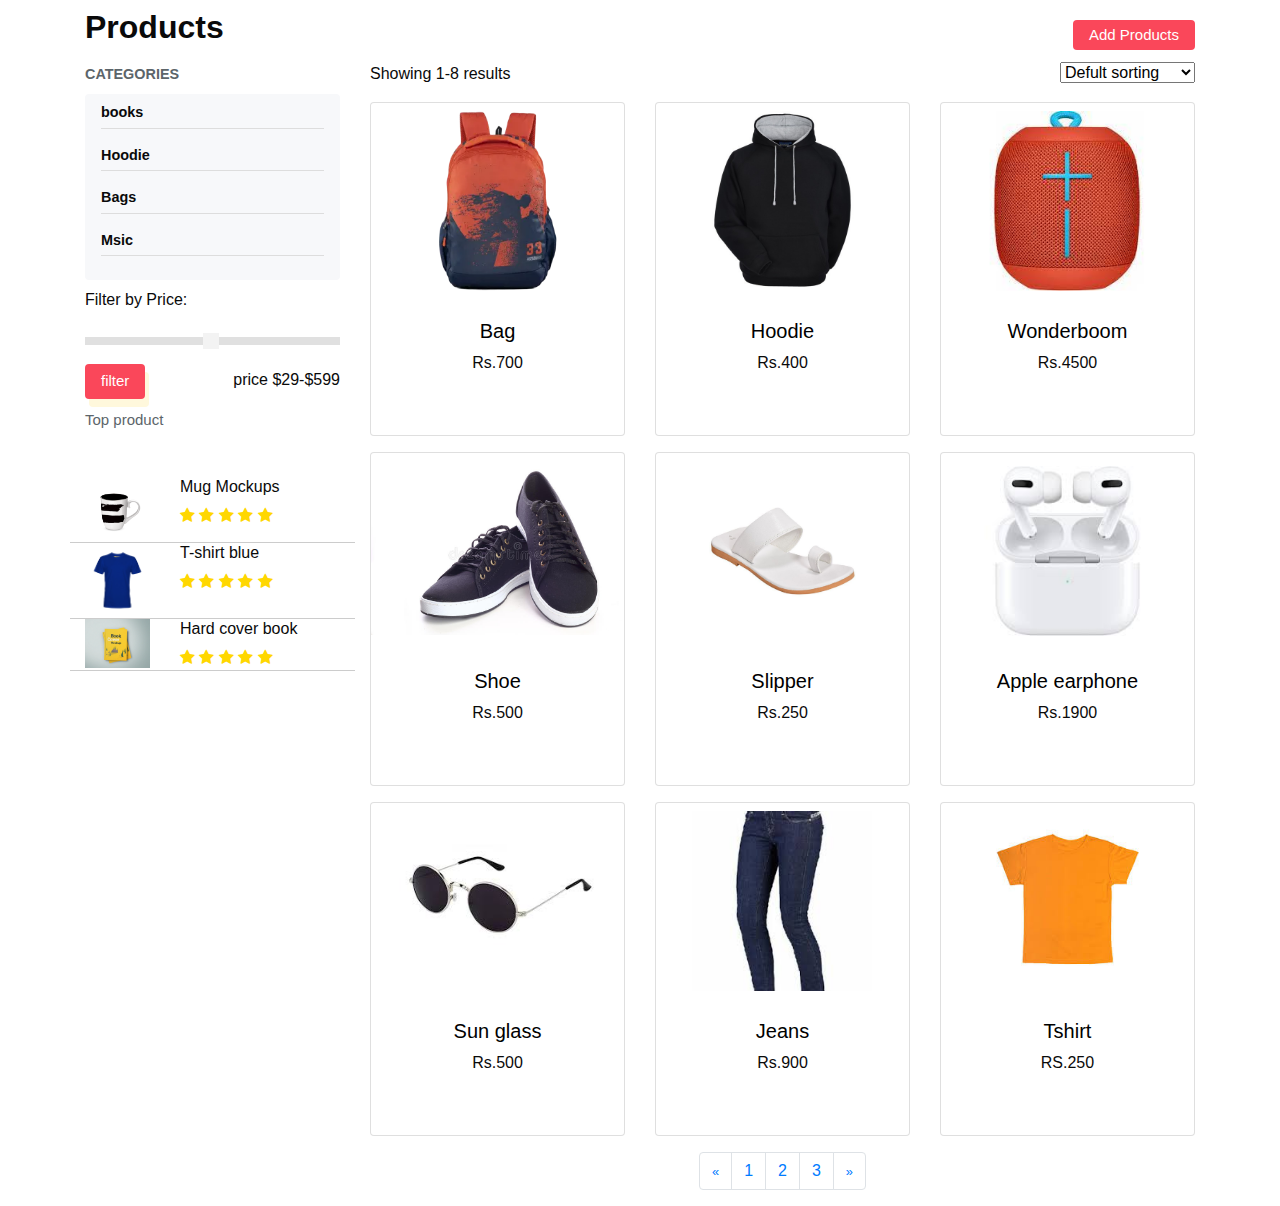
==== html-ecart/index.html @ d8e2c8ea "folder name changed" ====
<!DOCTYPE html>
<html lang="en">

<head>
    <title>Bootstrap 4 Website Example</title>
    <meta charset="utf-8">
    <meta name="viewport" content="width=device-width, initial-scale=1">
    <link rel="stylesheet" href="https://maxcdn.bootstrapcdn.com/bootstrap/4.5.2/css/bootstrap.min.css">
    <link rel="stylesheet" href="style.css">
    <link rel="stylesheet" href="https://cdnjs.cloudflare.com/ajax/libs/font-awesome/4.7.0/css/font-awesome.min.css">
    <script src="https://ajax.googleapis.com/ajax/libs/jquery/3.5.1/jquery.min.js"></script>
    <script src="https://cdnjs.cloudflare.com/ajax/libs/popper.js/1.16.0/umd/popper.min.js"></script>
    <script src="https://maxcdn.bootstrapcdn.com/bootstrap/4.5.2/js/bootstrap.min.js"></script>


</head>

<body>
    <!-- section header 1st start.... -->
    <div class="container">
        <div class="row">
            <div class="col-12">
                <div class="section-head">
                    <h2>Products <button data-toggle="modal" data-target="#myModal">Add Products</button></h2>
                </div>
            </div>
        </div>
    </div>
    <!-- end header section -->

    <div class="container">
        <div class="row">
            <!-- Left Menu -->
            <div class="col-12 col-sm-3 col-md-3">
                <div class="left-menu">
                    <b>Categories</b>
                    <div class="menu-list">
                        <p>books</p>
                        <p>Hoodie</p>
                        <p>Bags</p>
                        <p>Msic</p>
                    </div>

                    <p>Filter by Price:</p>
                    <input type="range" min="1" max="100" value="50" class="slider" id="myRange">
                    <button>filter</button><span class="float-right py-3">price $29-$599</span>
                    <h3>Top product </h3>
                    <div class="left-menu-2 my-5">
                        <section class="row">
                            <div class="col-4">
                                <img src="./mug.png">
                            </div>
                            <div class="col-8">
                                <h6>Mug Mockups</h6>
                                <div class="rating">
                                    <i class="fa fa-star"></i>
                                    <i class="fa fa-star"></i>
                                    <i class="fa fa-star"></i>
                                    <i class="fa fa-star"></i>
                                    <i class="fa fa-star"></i>
                                </div>
                            </div>
                        </section>
                        <section class="row">
                            <div class="col-4">
                                <img src="./t-shirt.jpg">
                            </div>
                            <div class="col-8">
                                <h6>T-shirt blue</h6>
                                <div class="rating">
                                    <i class="fa fa-star"></i>
                                    <i class="fa fa-star"></i>
                                    <i class="fa fa-star"></i>
                                    <i class="fa fa-star"></i>
                                    <i class="fa fa-star"></i>
                                </div>
                            </div>
                        </section>
                        <section class="row">
                            <div class="col-4">
                                <img src="./hard cover book.webp">
                            </div>
                            <div class="col-8">
                                <h6>Hard cover book</h6>
                                <div class="rating">
                                    <i class="fa fa-star"></i>
                                    <i class="fa fa-star"></i>
                                    <i class="fa fa-star"></i>
                                    <i class="fa fa-star"></i>
                                    <i class="fa fa-star"></i>
                                </div>
                            </div>
                        </section>





                    </div>

                </div>


            </div>

            <!-- Right Section -->
            <div class="col-12 col-sm-9 col-md-9">
                <div class="product-list">
                    <p>Showing 1-8 results
                        <select>
                            <optgroup label="Swedish Cars">
                                <option value="volvo">Defult sorting</option>
                                <option value="saab">Saab</option>
                            </optgroup>
                            <optgroup label="German Cars">
                                <option value="mercedes">Mercedes</option>
                                <option value="audi">Audi</option>
                            </optgroup>
                        </select>
                    </p>
                    <div class="row">
                        <div class="col-12 col-sm-4">
                            <div class="card mb-3">
                                <img src="./8853128773662.webp" alt="Card image cap">
                                <div class="card-body text-center">
                                    <h5>Bag</h5>
                                    <p>Rs.700</p>
                                </div>
                                <br>
                            </div>
                        </div>


                        <div class="col-12 col-sm-4">
                            <div class="card mb-3">
                                <img src="hoddies-500x500.jpg" alt="Card image cap">
                                <div class="card-body text-center">
                                    <h5>Hoodie</h5>
                                    <p>Rs.400</p>
                                </div>
                                <br>
                            </div>
                        </div>

                        <div class="col-12 col-sm-4">
                            <div class="card mb-3">
                                <img src="./speaker.jpg" alt="Card image cap">
                                <div class="card-body text-center">
                                    <h5>Wonderboom</h5>
                                    <p>Rs.4500</p>
                                </div>
                                <br>
                            </div>
                        </div>

                        <div class="col-12 col-sm-4">
                            <div class="card mb-3">
                                <img src="./shoe.jpg" alt="Card image cap">
                                <div class="card-body text-center">
                                    <h5>Shoe</h5>
                                    <p>Rs.500</p>
                                </div>
                                <br>
                            </div>
                        </div>
                        <div class="col-12 col-sm-4">
                            <div class="card mb-3">
                                <img src="./slipper 2.jpeg" alt="Card image cap">
                                <div class="card-body text-center">
                                    <h5>Slipper</h5>
                                    <p>Rs.250</p>
                                </div>
                                <br>
                            </div>
                        </div>
                        <div class="col-12 col-sm-4">
                            <div class="card mb-3">
                                <img src="./airpod.jpg" alt="Card image cap">
                                <div class="card-body text-center">
                                    <h5>Apple earphone</h5>
                                    <p>Rs.1900</p>
                                </div>
                                <br>
                            </div>
                        </div>
                        <div class="col-12 col-sm-4">
                            <div class="card mb-3">
                                <img src="./glass.jpg" alt="Card image cap">
                                <div class="card-body text-center">
                                    <h5>Sun glass</h5>
                                    <p>Rs.500</p>
                                </div>
                                <br>
                            </div>
                        </div>
                        <div class="col-12 col-sm-4">
                            <div class="card mb-3">
                                <img src="./jean.jpg" alt="Card image cap">
                                <div class="card-body text-center">
                                    <h5>Jeans</h5>
                                    <p>Rs.900</p>
                                </div>
                                <br>
                            </div>
                        </div>
                        <div class="col-12 col-sm-4">
                            <div class="card mb-3">
                                <img src="./t shirt.jpg" alt="Card image cap">
                                <div class="card-body text-center">
                                    <h5>Tshirt</h5>
                                    <p>RS.250</p>
                                </div>
                                <br>
                            </div>
                        </div>
                    </div>
                    <ul class="pagination justify-content-center ">
                        <li class="page-item">
                            <a class="page-link" href="#" aria-label="Previous">
                                <span aria-hidden="true">&laquo;</span>
                                <span class="sr-only">Previous</span>
                            </a>
                        </li>
                        <li class="page-item"><a class="page-link" href="#">1</a></li>
                        <li class="page-item"><a class="page-link" href="#">2</a></li>
                        <li class="page-item"><a class="page-link" href="#">3</a></li>
                        <li class="page-item">
                            <a class="page-link" href="#" aria-label="Next">
                                <span aria-hidden="true">&raquo;</span>
                                <span class="sr-only">Next</span>
                            </a>
                        </li>
                    </ul>


                </div>
            </div>




        </div>
    </div>
    </div>
    </div>
    </div>
    <!-- The Modal -->
    <div class="modal" id="myModal">

        <div class="modal-dialog">
            <div class="modal-content">

                <!-- Modal Header -->
                <div class="modal-header">
                    <h4 class="modal-title px-10">Add product</h4>
                    <button type="button" class="close" data-dismiss="modal">&times;</button>
                </div>
                <div class="m-5">

                    <div class="form-group">
                        <label for="exampleInputEmail1">Product category</label>
                        <input type="email" class="form-control" id="exampleInputEmail1" aria-describedby="emailHelp"
                            placeholder="select">
                    </div>
                    <div class="form-group">
                        <label for="exampleInputEmail1">Product title</label>
                        <input type="email" class="form-control" id="exampleInputEmail1" aria-describedby="emailHelp"
                            placeholder=" enter product title">
                    </div>
                    <div class="form-group">
                        <label for="exampleInputEmail1">Price</label>
                        <input type="email" class="form-control" id="exampleInputEmail1" aria-describedby="emailHelp"
                            placeholder="Enter prize ">
                        <h6 class="top-product px-4">top product</h6>
                        <h6>uplode product img</h6>
                        <button class="btn btn-outline-danger btn-sm">Upload</button>
                    </div>

                </div>

                <!-- Modal footer -->
                <div class="modal-footer">
                    <button type="button" class="btn btn-light" data-dismiss="modal">OK</button>
                    <button type="button" class="btn btn-danger" data-dismiss="modal">Cancel</button>
                </div>

            </div>



        </div>
    </div>
    </div>

</body>

</html>
---- html-ecart/style.css ----
body {
  color: #0a0a0a;
}
.section-head h2 {
  padding: 0px;
  margin: 8px 0px;
  font-weight: 600;
  color: #0a0a0a;
}
.section-head button {
  background-color: #fa475a;
  border: 0px;
  margin: 12px 0px;
  padding: 6px 16px;
  border-radius: 4px;
  color: #fff;
  font-size: 15px;
  float: right;
}

.left-menu {
  color: #0a0a0a;
}
.left-menu button {
  background-color: #fa475a;
  border: 0px;
  margin: 12px 0px;
  padding: 6px 16px;
  border-radius: 4px;
  color: #fff;
  font-size: 15px;
  box-shadow: 4px 8px cornsilk;
}
.left-menu h3 {
  font-size: 15px;
  color: #5c656a;
}

.left-menu b {
  color: #5c656a;
  font-weight: 600;
  font-size: 0.9em;
  text-transform: uppercase;
}

.left-menu-2 img {
  width: 100%;
  object-fit: contain;
}
.left-menu-2 h6 {
  font-weight: 300;
}

.left-menu-2 section {
  border-bottom: 1px solid #ccc;
}

.menu-list {
  margin: 8px 0px;
  background: #f7f8fa;
  border-radius: 4px;
  padding: 8px 16px;
}

.menu-list p {
  font-weight: 600;
  font-size: 0.9em;
  border-bottom: 1px solid #ddd;
  padding-bottom: 4px;
}

.product-list img {
  height: 180px;
  margin: 8px 0px;
  width: 100%;
  object-fit: contain;
}

.product-list span {
  font-size: 0.8em;
}

.product-list select {
  float: right;
}

.card-body h5 {
  color: #000;
}

.slidecontainer {
  width: 100%;
}

.slider {
  -webkit-appearance: none;
  width: 100%;
  height: 8px;
  background: #d3d3d3;
  outline: none;
  opacity: 0.7;
  -webkit-transition: 0.2s;
  transition: opacity 0.2s;
}

.slider:hover {
  opacity: 1;
}

.slider::-webkit-slider-thumb {
  -webkit-appearance: none;
  appearance: none;
  width: 16px;
  height: 16px;
  background: #eee;
  cursor: pointer;
}

.slider::-moz-range-thumb {
  width: 16px;
  height: 16px;
  background: #eee;
  cursor: pointer;
}

.rating i {
  color: gold;
}
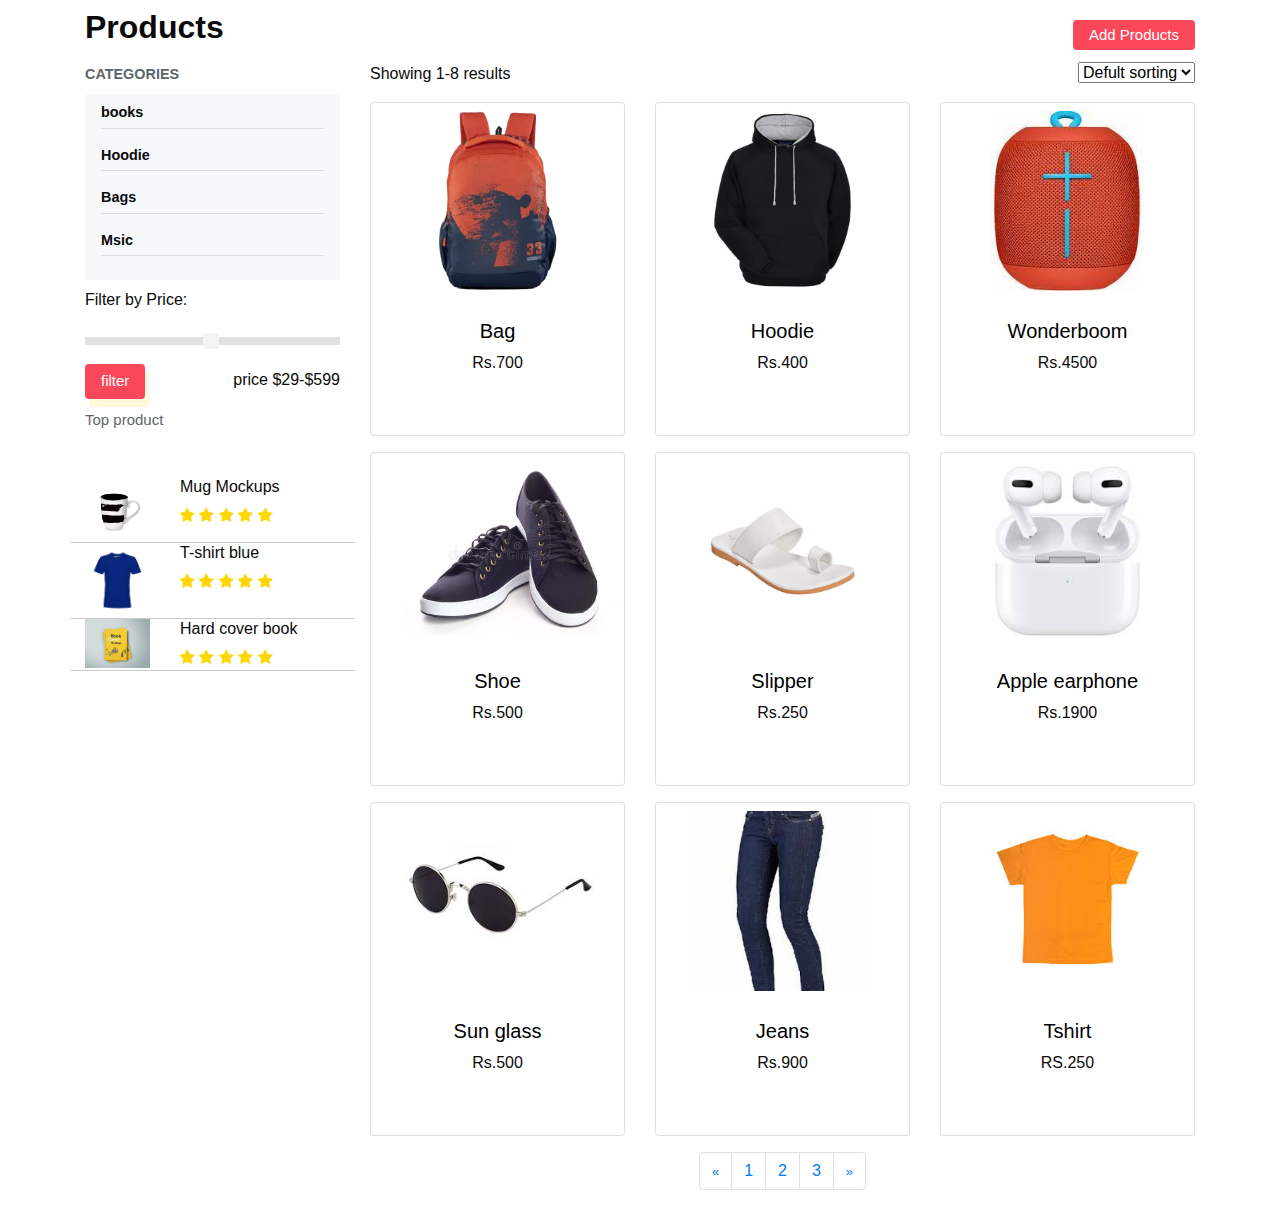
==== commit 4368f5fe: "dropdown values changes" ====
--- a/html-ecart/index.html
+++ b/html-ecart/index.html
@@ -108,14 +108,9 @@
                 <div class="product-list">
                     <p>Showing 1-8 results
                         <select>
-                            <optgroup label="Swedish Cars">
-                                <option value="volvo">Defult sorting</option>
-                                <option value="saab">Saab</option>
-                            </optgroup>
-                            <optgroup label="German Cars">
-                                <option value="mercedes">Mercedes</option>
-                                <option value="audi">Audi</option>
-                            </optgroup>
+                            <option value="volvo">Defult sorting</option>
+                            <option value="saab">Low to high</option>
+                            <option value="mercedes">High to low</option>
                         </select>
                     </p>
                     <div class="row">
@@ -251,38 +246,54 @@
             <div class="modal-content">
 
                 <!-- Modal Header -->
-                <div class="modal-header">
-                    <h4 class="modal-title px-10">Add product</h4>
-                    <button type="button" class="close" data-dismiss="modal">&times;</button>
-                </div>
-                <div class="m-5">
+
+                <div class="mx-5 mt-5 mb-3">
+
+                    <h3 class="text-center">
+                        Add Product
+                    </h3>
+
+                    <button class="popup-close-btn" data-dismiss="modal">
+                        X
+                    </button>
 
                     <div class="form-group">
                         <label for="exampleInputEmail1">Product category</label>
-                        <input type="email" class="form-control" id="exampleInputEmail1" aria-describedby="emailHelp"
-                            placeholder="select">
+                        <div class="dropdown">
+                            <button class="btn btn-light dropdown-toggle w-100 text-left" type="button"
+                                id="dropdownMenuButton" data-toggle="dropdown" aria-haspopup="true"
+                                aria-expanded="false">
+                                select
+                            </button>
+                            <div class="dropdown-menu" aria-labelledby="dropdownMenuButton">
+                                <a class="dropdown-item" href="#">Action</a>
+                                <a class="dropdown-item" href="#">Another action</a>
+                                <a class="dropdown-item" href="#">Something else here</a>
+                            </div>
+                        </div>
                     </div>
                     <div class="form-group">
                         <label for="exampleInputEmail1">Product title</label>
-                        <input type="email" class="form-control" id="exampleInputEmail1" aria-describedby="emailHelp"
-                            placeholder=" enter product title">
+                        <input type="email" class="form-control btn-light" id="exampleInputEmail1"
+                            aria-describedby="emailHelp" placeholder=" enter product title">
                     </div>
                     <div class="form-group">
                         <label for="exampleInputEmail1">Price</label>
-                        <input type="email" class="form-control" id="exampleInputEmail1" aria-describedby="emailHelp"
-                            placeholder="Enter prize ">
+                        <input type="email" class="form-control btn-light" id="exampleInputEmail1"
+                            aria-describedby="emailHelp" placeholder="Enter prize ">
+                        <br>
                         <h6 class="top-product px-4">top product</h6>
-                        <h6>uplode product img</h6>
+
+                        <h6 class="my-3">uplode product img</h6>
                         <button class="btn btn-outline-danger btn-sm">Upload</button>
                     </div>
-
+                    <hr>
+                    <div class="text-center">
+                        <button type="button" class="btn btn-light mx-4" data-dismiss="modal">OK</button>
+                        <button type="button" class="btn btn-danger mx-4" data-dismiss="modal">Cancel</button>
+                    </div>
                 </div>
 
-                <!-- Modal footer -->
-                <div class="modal-footer">
-                    <button type="button" class="btn btn-light" data-dismiss="modal">OK</button>
-                    <button type="button" class="btn btn-danger" data-dismiss="modal">Cancel</button>
-                </div>
 
             </div>
 
--- a/html-ecart/style.css
+++ b/html-ecart/style.css
@@ -126,3 +126,13 @@
 .rating i {
   color: gold;
 }
+
+.popup-close-btn {
+  color: #fff;
+  border: 0px;
+  background-color: #dc3545;
+  border-radius: 50%;
+  position: absolute;
+  top: -10px;
+  right: -10px;
+}
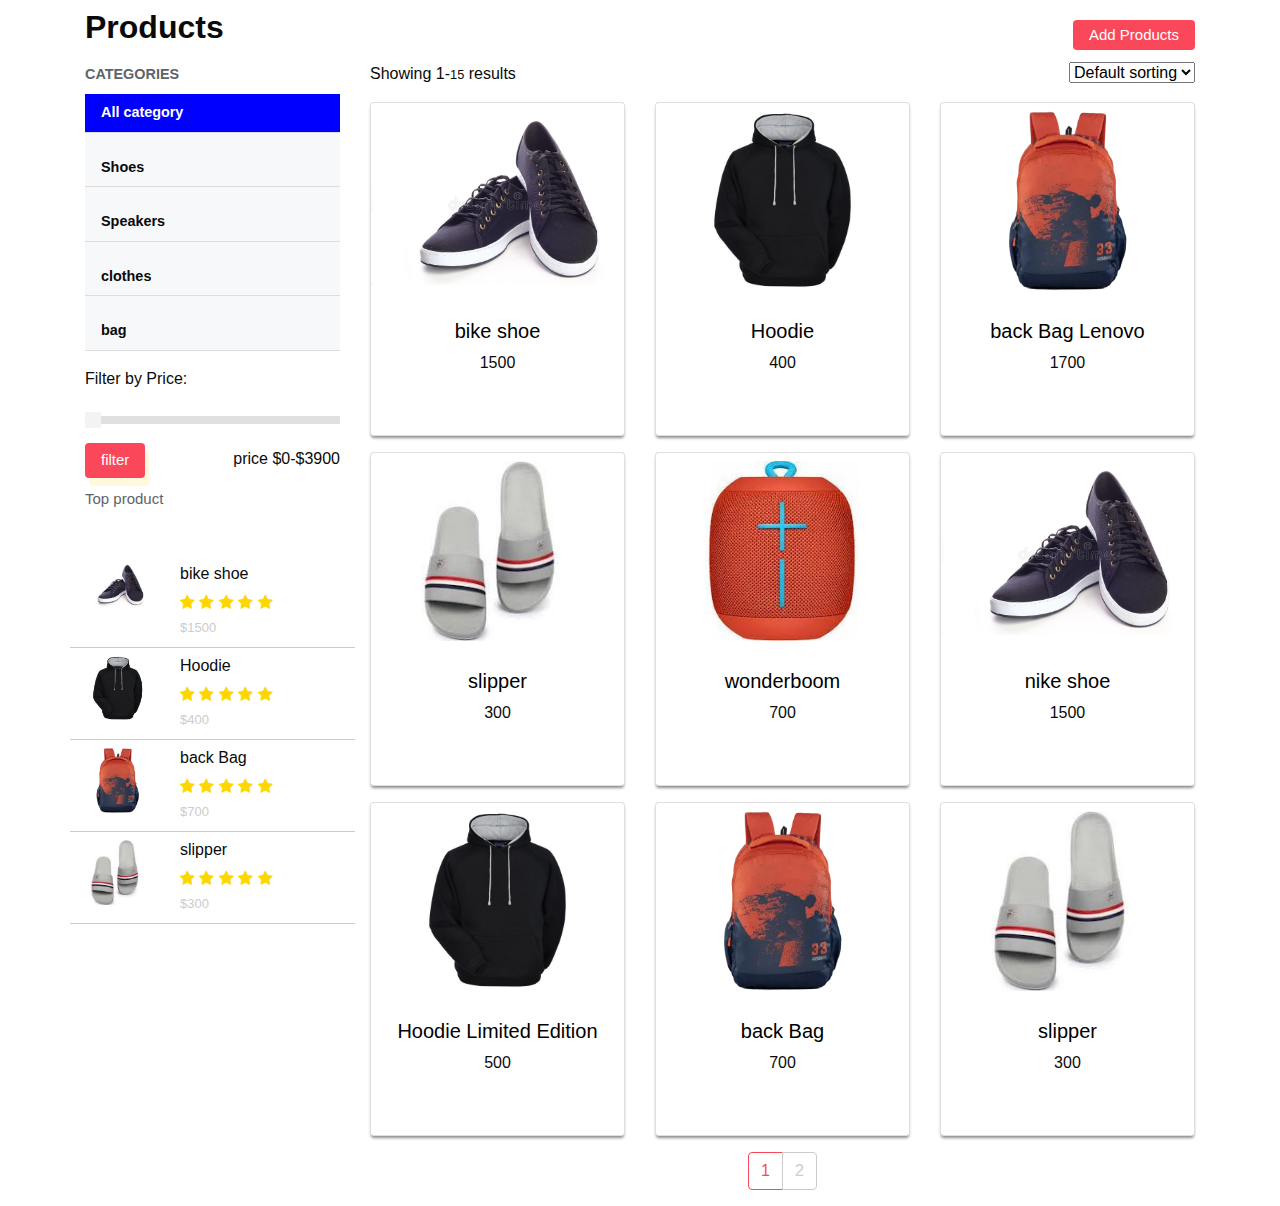
==== commit e074da36: "Filter and Ui Changes done" ====
--- a/html-ecart/index.html
+++ b/html-ecart/index.html
@@ -2,7 +2,7 @@
 <html lang="en">
 
 <head>
-    <title>Bootstrap 4 Website Example</title>
+    <title>E-Cart</title>
     <meta charset="utf-8">
     <meta name="viewport" content="width=device-width, initial-scale=1">
     <link rel="stylesheet" href="https://maxcdn.bootstrapcdn.com/bootstrap/4.5.2/css/bootstrap.min.css">
@@ -11,8 +11,6 @@
     <script src="https://ajax.googleapis.com/ajax/libs/jquery/3.5.1/jquery.min.js"></script>
     <script src="https://cdnjs.cloudflare.com/ajax/libs/popper.js/1.16.0/umd/popper.min.js"></script>
     <script src="https://maxcdn.bootstrapcdn.com/bootstrap/4.5.2/js/bootstrap.min.js"></script>
-
-
 </head>
 
 <body>
@@ -21,7 +19,12 @@
         <div class="row">
             <div class="col-12">
                 <div class="section-head">
-                    <h2>Products <button data-toggle="modal" data-target="#myModal">Add Products</button></h2>
+                    <h2>Products <button data-toggle="modal" data-target="#myModal">Add
+                            Products</button></h2>
+
+                    <button data-toggle="modal" id="editModelViewBtn" class="d-none" data-target="#editModal">Add
+                        Products</button>
+
                 </div>
             </div>
         </div>
@@ -34,68 +37,15 @@
             <div class="col-12 col-sm-3 col-md-3">
                 <div class="left-menu">
                     <b>Categories</b>
-                    <div class="menu-list">
-                        <p>books</p>
-                        <p>Hoodie</p>
-                        <p>Bags</p>
-                        <p>Msic</p>
+                    <div class="menu-list" id="category-list">
+
                     </div>
 
                     <p>Filter by Price:</p>
-                    <input type="range" min="1" max="100" value="50" class="slider" id="myRange">
-                    <button>filter</button><span class="float-right py-3">price $29-$599</span>
+                    <input type="range" min="1" step="10" onchange="changePrice()"  class="slider" id="priceRange">
+                    <button>filter</button><span class="float-right py-3">price $0-$<span id="priceMax"></span></span>
                     <h3>Top product </h3>
-                    <div class="left-menu-2 my-5">
-                        <section class="row">
-                            <div class="col-4">
-                                <img src="./mug.png">
-                            </div>
-                            <div class="col-8">
-                                <h6>Mug Mockups</h6>
-                                <div class="rating">
-                                    <i class="fa fa-star"></i>
-                                    <i class="fa fa-star"></i>
-                                    <i class="fa fa-star"></i>
-                                    <i class="fa fa-star"></i>
-                                    <i class="fa fa-star"></i>
-                                </div>
-                            </div>
-                        </section>
-                        <section class="row">
-                            <div class="col-4">
-                                <img src="./t-shirt.jpg">
-                            </div>
-                            <div class="col-8">
-                                <h6>T-shirt blue</h6>
-                                <div class="rating">
-                                    <i class="fa fa-star"></i>
-                                    <i class="fa fa-star"></i>
-                                    <i class="fa fa-star"></i>
-                                    <i class="fa fa-star"></i>
-                                    <i class="fa fa-star"></i>
-                                </div>
-                            </div>
-                        </section>
-                        <section class="row">
-                            <div class="col-4">
-                                <img src="./hard cover book.webp">
-                            </div>
-                            <div class="col-8">
-                                <h6>Hard cover book</h6>
-                                <div class="rating">
-                                    <i class="fa fa-star"></i>
-                                    <i class="fa fa-star"></i>
-                                    <i class="fa fa-star"></i>
-                                    <i class="fa fa-star"></i>
-                                    <i class="fa fa-star"></i>
-                                </div>
-                            </div>
-                        </section>
-
-
-
-
-
+                    <div class="left-menu-2 my-5" id="top-products">
                     </div>
 
                 </div>
@@ -106,133 +56,35 @@
             <!-- Right Section -->
             <div class="col-12 col-sm-9 col-md-9">
                 <div class="product-list">
-                    <p>Showing 1-8 results
-                        <select>
-                            <option value="volvo">Defult sorting</option>
-                            <option value="saab">Low to high</option>
-                            <option value="mercedes">High to low</option>
+                    <p>Showing 1-<span id="product-total"> </span> results
+                        <select id="sortingRange" onchange="sortProduct()">
+                            <option value="default">Default sorting</option>
+                            <option value="low">Low to high</option>
+                            <option value="high">High to low</option>
                         </select>
                     </p>
-                    <div class="row">
-                        <div class="col-12 col-sm-4">
-                            <div class="card mb-3">
-                                <img src="./8853128773662.webp" alt="Card image cap">
-                                <div class="card-body text-center">
-                                    <h5>Bag</h5>
-                                    <p>Rs.700</p>
-                                </div>
-                                <br>
-                            </div>
-                        </div>
-
-
-                        <div class="col-12 col-sm-4">
-                            <div class="card mb-3">
-                                <img src="hoddies-500x500.jpg" alt="Card image cap">
-                                <div class="card-body text-center">
-                                    <h5>Hoodie</h5>
-                                    <p>Rs.400</p>
-                                </div>
-                                <br>
-                            </div>
-                        </div>
-
-                        <div class="col-12 col-sm-4">
-                            <div class="card mb-3">
-                                <img src="./speaker.jpg" alt="Card image cap">
-                                <div class="card-body text-center">
-                                    <h5>Wonderboom</h5>
-                                    <p>Rs.4500</p>
-                                </div>
-                                <br>
-                            </div>
-                        </div>
-
-                        <div class="col-12 col-sm-4">
-                            <div class="card mb-3">
-                                <img src="./shoe.jpg" alt="Card image cap">
-                                <div class="card-body text-center">
-                                    <h5>Shoe</h5>
-                                    <p>Rs.500</p>
-                                </div>
-                                <br>
-                            </div>
-                        </div>
-                        <div class="col-12 col-sm-4">
-                            <div class="card mb-3">
-                                <img src="./slipper 2.jpeg" alt="Card image cap">
-                                <div class="card-body text-center">
-                                    <h5>Slipper</h5>
-                                    <p>Rs.250</p>
-                                </div>
-                                <br>
-                            </div>
-                        </div>
-                        <div class="col-12 col-sm-4">
-                            <div class="card mb-3">
-                                <img src="./airpod.jpg" alt="Card image cap">
-                                <div class="card-body text-center">
-                                    <h5>Apple earphone</h5>
-                                    <p>Rs.1900</p>
-                                </div>
-                                <br>
-                            </div>
-                        </div>
-                        <div class="col-12 col-sm-4">
-                            <div class="card mb-3">
-                                <img src="./glass.jpg" alt="Card image cap">
-                                <div class="card-body text-center">
-                                    <h5>Sun glass</h5>
-                                    <p>Rs.500</p>
-                                </div>
-                                <br>
-                            </div>
-                        </div>
-                        <div class="col-12 col-sm-4">
-                            <div class="card mb-3">
-                                <img src="./jean.jpg" alt="Card image cap">
-                                <div class="card-body text-center">
-                                    <h5>Jeans</h5>
-                                    <p>Rs.900</p>
-                                </div>
-                                <br>
-                            </div>
-                        </div>
-                        <div class="col-12 col-sm-4">
-                            <div class="card mb-3">
-                                <img src="./t shirt.jpg" alt="Card image cap">
-                                <div class="card-body text-center">
-                                    <h5>Tshirt</h5>
-                                    <p>RS.250</p>
-                                </div>
-                                <br>
-                            </div>
-                        </div>
-                    </div>
-                    <ul class="pagination justify-content-center ">
-                        <li class="page-item">
+                    <div id="product-item" class="row">
+                    </div>
+                    <ul class="pagination justify-content-center" id="pagination">
+                        <!-- <li class="page-item">
                             <a class="page-link" href="#" aria-label="Previous">
                                 <span aria-hidden="true">&laquo;</span>
                                 <span class="sr-only">Previous</span>
                             </a>
-                        </li>
-                        <li class="page-item"><a class="page-link" href="#">1</a></li>
-                        <li class="page-item"><a class="page-link" href="#">2</a></li>
-                        <li class="page-item"><a class="page-link" href="#">3</a></li>
-                        <li class="page-item">
+                        </li> -->
+
+
+                        <!-- <li class="page-item">
                             <a class="page-link" href="#" aria-label="Next">
                                 <span aria-hidden="true">&raquo;</span>
                                 <span class="sr-only">Next</span>
                             </a>
-                        </li>
+                        </li> -->
                     </ul>
 
 
                 </div>
             </div>
-
-
-
 
         </div>
     </div>
@@ -250,59 +102,127 @@
                 <div class="mx-5 mt-5 mb-3">
 
                     <h3 class="text-center">
-                        Add Product
-                    </h3>
+                        Add Product </h3>
 
                     <button class="popup-close-btn" data-dismiss="modal">
                         X
                     </button>
-
-                    <div class="form-group">
-                        <label for="exampleInputEmail1">Product category</label>
-                        <div class="dropdown">
-                            <button class="btn btn-light dropdown-toggle w-100 text-left" type="button"
-                                id="dropdownMenuButton" data-toggle="dropdown" aria-haspopup="true"
-                                aria-expanded="false">
-                                select
-                            </button>
-                            <div class="dropdown-menu" aria-labelledby="dropdownMenuButton">
-                                <a class="dropdown-item" href="#">Action</a>
-                                <a class="dropdown-item" href="#">Another action</a>
-                                <a class="dropdown-item" href="#">Something else here</a>
-                            </div>
+                    <div class="form-group">
+                        <label for="exampleFormControlSelect1">Product category</label>
+                        <select class="form-control" id="categoryListSelect">
+                        </select>
+                    </div>
+                    <div class="form-group">
+                        <label for="input-product-name">Product title</label>
+                        <input type="text" class="form-control btn-light" id="input-product-name"
+                            aria-describedby="emailHelp" placeholder="enter product title">
+                        <sub id="error-msg-title" class="text-danger"></sub>
+                    </div>
+                    <div class="form-group">
+                        <label for="exampleInputEmail1">Price</label>
+                        <input type="number" class="form-control btn-light" id="input-product-price"
+                            aria-describedby="emailHelp" placeholder="Enter price">
+                        <sub id="error-msg-price" class="text-danger"></sub>
+                        <br>
+                        <div class="form-check">
+                            <input class="form-check-input" type="checkbox" id="topProduct">
+                            <label class="form-check-label" for="flexCheckDefault">
+                                Top Product
+                            </label>
                         </div>
-                    </div>
-                    <div class="form-group">
-                        <label for="exampleInputEmail1">Product title</label>
-                        <input type="email" class="form-control btn-light" id="exampleInputEmail1"
-                            aria-describedby="emailHelp" placeholder=" enter product title">
-                    </div>
-                    <div class="form-group">
-                        <label for="exampleInputEmail1">Price</label>
-                        <input type="email" class="form-control btn-light" id="exampleInputEmail1"
-                            aria-describedby="emailHelp" placeholder="Enter prize ">
-                        <br>
-                        <h6 class="top-product px-4">top product</h6>
-
-                        <h6 class="my-3">uplode product img</h6>
-                        <button class="btn btn-outline-danger btn-sm">Upload</button>
-                    </div>
+                        <br>
+                        <label for="exampleInputEmail1">Upload product image</label><br>
+                        <input type="file" class="d-none" id="input-product-file" onchange="getFileName()"
+                            name="filename">
+                        <sub id="error-msg-file" class="text-danger"></sub>
+
+                        <p class="text-info" id="fileName"></p>
+                        <button class="btn btn-outline-danger btn-sm" onclick="uploadBtn()">Upload</button>
+                    </div>
+                    <p id="errormsg" class="text-center text-primary"></p>
                     <hr>
                     <div class="text-center">
-                        <button type="button" class="btn btn-light mx-4" data-dismiss="modal">OK</button>
-                        <button type="button" class="btn btn-danger mx-4" data-dismiss="modal">Cancel</button>
-                    </div>
-                </div>
-
-
-            </div>
-
-
-
-        </div>
-    </div>
-    </div>
-
+                        <button type="button" onclick="addProduct()" class="btn btn-light mx-4">OK</button>
+                        <button id="cancelBtn" type="button" class="btn btn-danger mx-4"
+                            data-dismiss="modal">Cancel</button>
+                    </div>
+
+                </div>
+            </div>
+
+
+
+        </div>
+    </div>
+
+    <!-- Edit Product -->
+
+    <div class="modal" id="editModal">
+
+        <div class="modal-dialog">
+            <div class="modal-content">
+
+                <!-- Modal Header -->
+
+                <div class="mx-5 mt-5 mb-3">
+
+                    <h3 class="text-center">
+                        Edit Product </h3>
+
+                    <button class="popup-close-btn" data-dismiss="modal">
+                        X
+                    </button>
+                    <div class="form-group">
+                        <label for="exampleFormControlSelectEdit">Product category</label>
+                        <select class="form-control" id="categoryListSelectEdit">
+                        </select>
+                    </div>
+                    <div class="form-group">
+                        <label for="input-product-name">Product title</label>
+                        <input type="text" class="form-control btn-light" id="edit-product-name"
+                            aria-describedby="emailHelp" placeholder="enter product title">
+                        <sub id="error-msg-title" class="text-danger"></sub>
+                    </div>
+                    <div class="form-group">
+                        <label for="exampleInputEmail1">Price</label>
+                        <input type="number" class="form-control btn-light" id="edit-product-price"
+                            aria-describedby="emailHelp" placeholder="Enter price ">
+                        <sub id="error-msg-price" class="text-danger"></sub>
+                        <br>
+                        <div class="form-check">
+                            <input class="form-check-input" type="checkbox" id="editTopProduct">
+                            <label class="form-check-label" for="flexCheckDefault">
+                                Top Product
+                            </label>
+                        </div>
+                        <br>
+                        <label for="exampleInputEmail1">Upload product image</label><br>
+                        <input type="file" class="d-none" id="edit-product-file" onchange="getEditFileName()"
+                            name="editFilename">
+                        <sub id="error-msg-file" class="text-danger"></sub>
+
+                        <p class="text-info" id="editFileName"></p>
+                        <button class="btn btn-outline-danger btn-sm"
+                            onclick="document.getElementById('edit-product-file').click()">Upload</button>
+                    </div>
+                    <p id="errormsg" class="text-center text-primary"></p>
+                    <hr>
+                    <div class="text-center">
+                        <button type="button" onclick="editProduct()" class="btn btn-light mx-4">OK</button>
+                        <button id="editCancelBtn" type="button" class="btn btn-danger mx-4"
+                            data-dismiss="modal">Cancel</button>
+                    </div>
+
+                </div>
+            </div>
+
+
+
+        </div>
+    </div>
+
+    </div>
+    <script src="./js/main.js"></script>
 </body>
 
 </html>--- a/html-ecart/style.css
+++ b/html-ecart/style.css
@@ -59,14 +59,13 @@
   margin: 8px 0px;
   background: #f7f8fa;
   border-radius: 4px;
-  padding: 8px 16px;
 }
 
 .menu-list p {
   font-weight: 600;
   font-size: 0.9em;
   border-bottom: 1px solid #ddd;
-  padding-bottom: 4px;
+  padding: 8px 16px;
 }
 
 .product-list img {
@@ -136,3 +135,20 @@
   top: -10px;
   right: -10px;
 }
+
+.pointer {
+  cursor: pointer;
+}
+
+.selected-category {
+  background-color: blue;
+  color: #fff;
+  cursor: pointer;
+}
+
+
+.box-shadow{
+  box-shadow: 0px 3px 3px -1px rgba(0,0,0,0.45);
+-webkit-box-shadow: 0px 3px 3px -1px rgba(0,0,0,0.45);
+-moz-box-shadow: 0px 3px 3px -1px rgba(0,0,0,0.45);
+}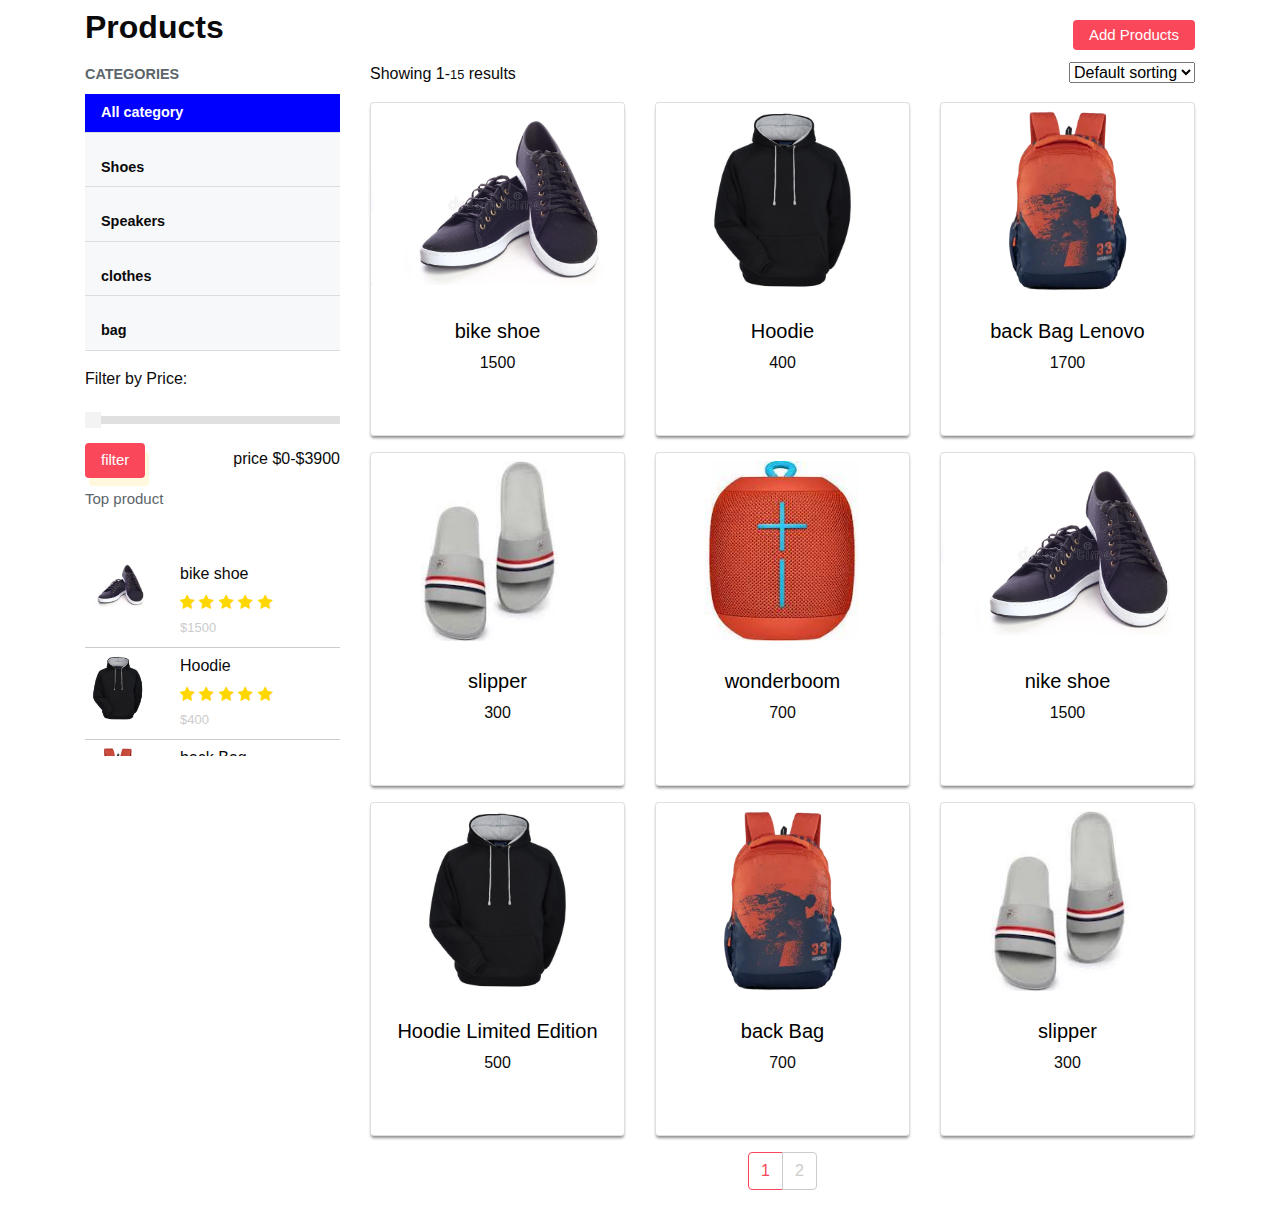
==== commit 7e1b1dd6: "Merge branch 'master' of https://github.com/surendranravi/html-product-list" ====
--- a/html-ecart/index.html
+++ b/html-ecart/index.html
@@ -42,7 +42,7 @@
                     </div>
 
                     <p>Filter by Price:</p>
-                    <input type="range" min="1" step="10" onchange="changePrice()"  class="slider" id="priceRange">
+                    <input type="range" min="0" onchange="changePrice()"  class="slider" id="priceRange">
                     <button>filter</button><span class="float-right py-3">price $0-$<span id="priceMax"></span></span>
                     <h3>Top product </h3>
                     <div class="left-menu-2 my-5" id="top-products">
--- a/html-ecart/style.css
+++ b/html-ecart/style.css
@@ -34,6 +34,12 @@
 .left-menu h3 {
   font-size: 15px;
   color: #5c656a;
+}
+
+.left-menu-2 {
+  height: 200px;
+  overflow-x: hidden;
+  overflow-y: scroll;
 }
 
 .left-menu b {
